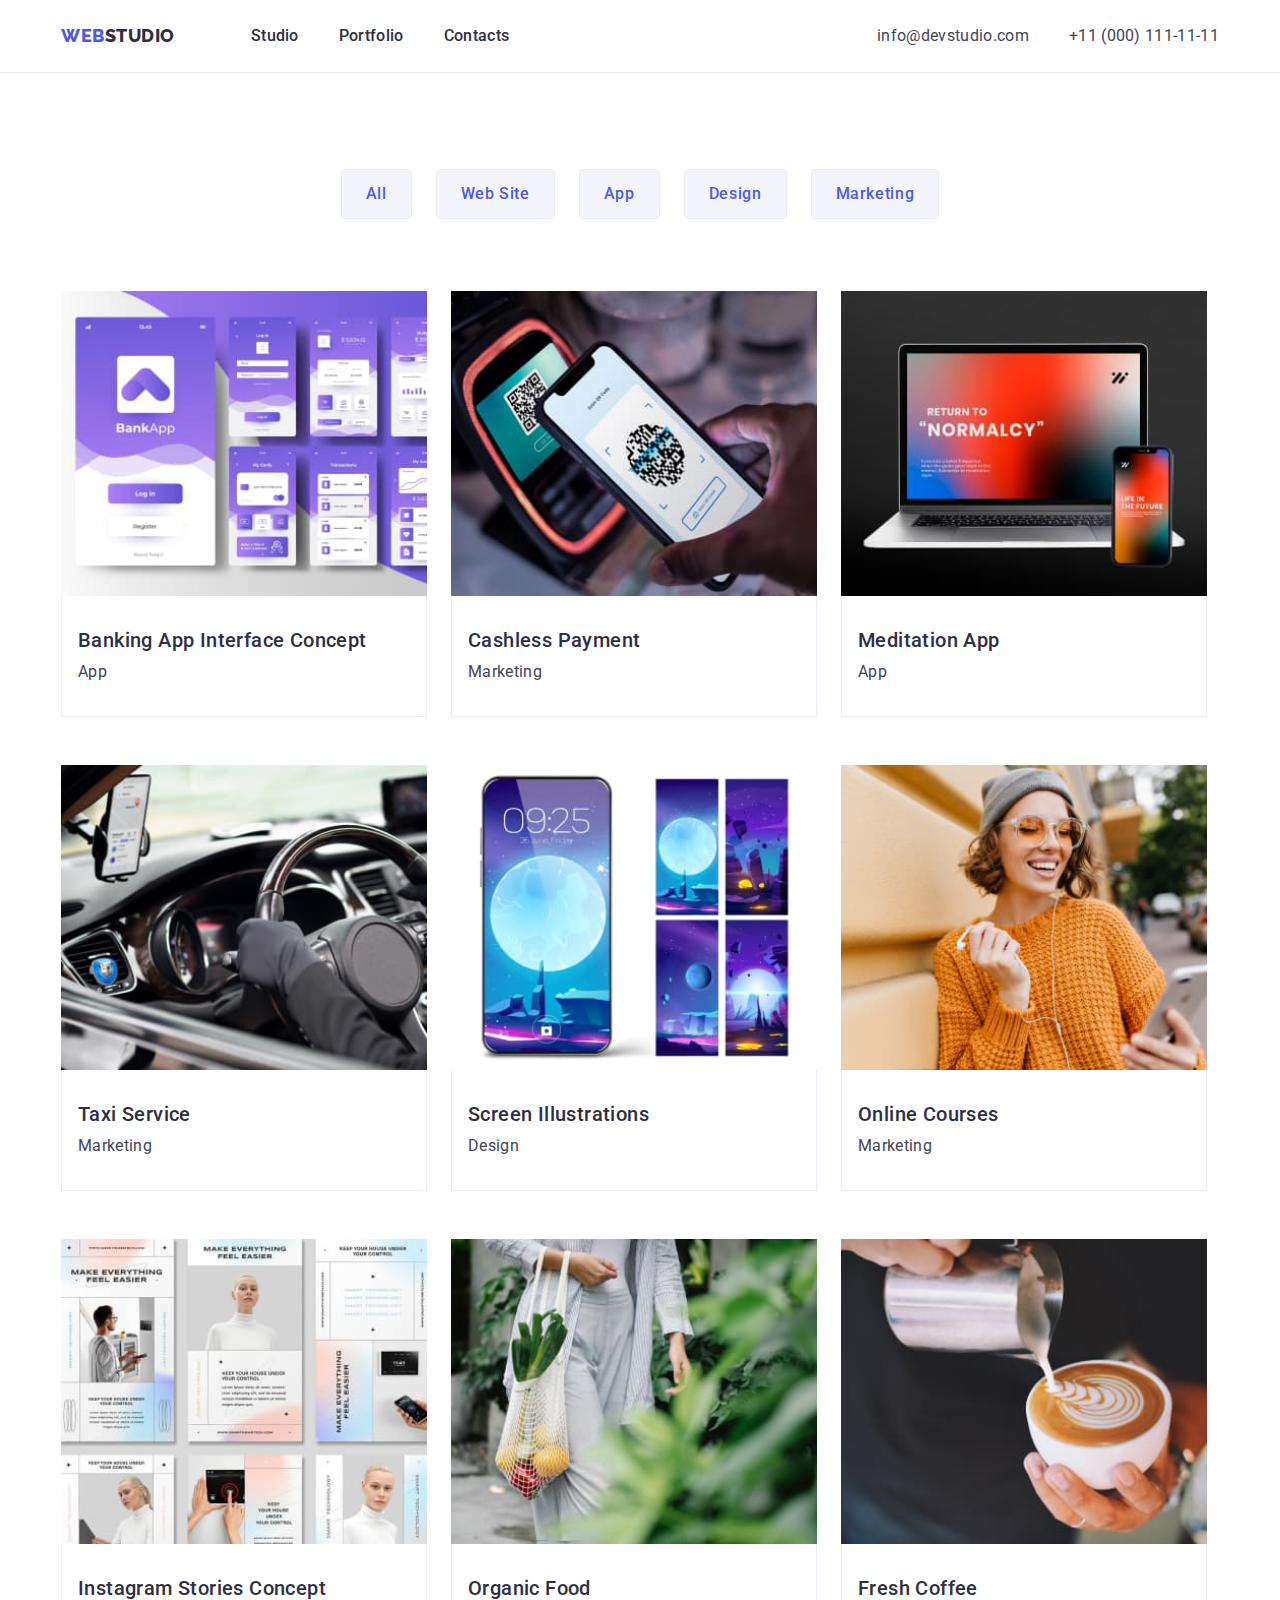
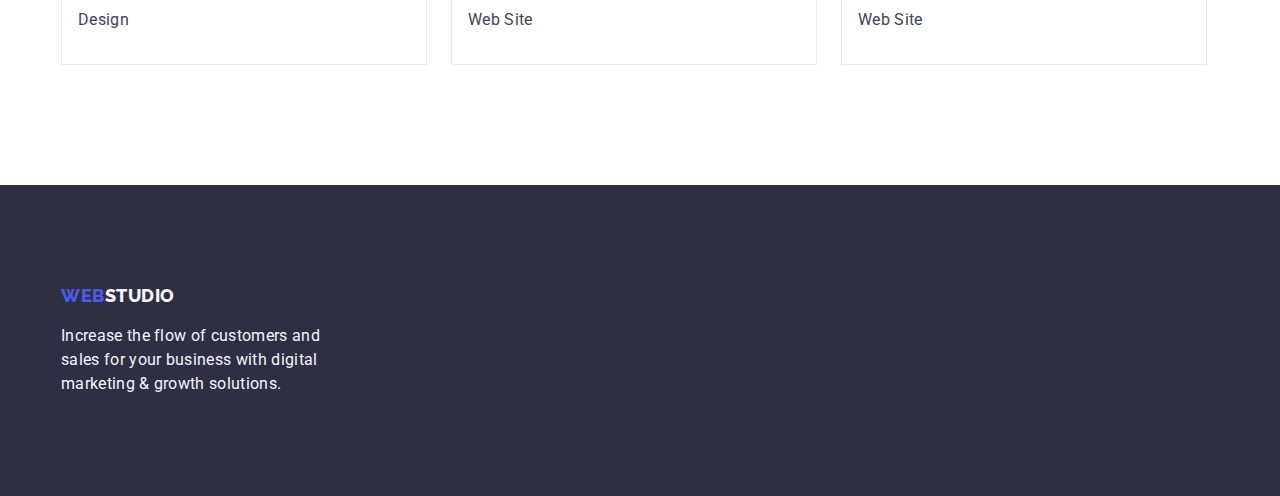
==== portfolio.html @ ba8588eb "goit-markup-hw-04" ====
<!DOCTYPE html>
<html lang="en">
<head>
    <meta charset="UTF-8">
    <meta http-equiv="X-UA-Compatible" content="IE=edge">
    <meta name="viewport" content="width=device-width, initial-scale=1.0">
    <title>Portfolio</title>
    <link rel="preconnect" href="https://fonts.googleapis.com">
    <link rel="preconnect" href="https://fonts.gstatic.com" crossorigin>
    <link href="https://fonts.googleapis.com/css2?family=Raleway:wght@800&family=Roboto:wght@400;500;700;900&display=swap"
        rel="stylesheet">
        <link rel="stylesheet" href="https://cdnjs.cloudflare.com/ajax/libs/modern-normalize/1.1.0/modern-normalize.min.css"
            integrity="sha512-wpPYUAdjBVSE4KJnH1VR1HeZfpl1ub8YT/NKx4PuQ5NmX2tKuGu6U/JRp5y+Y8XG2tV+wKQpNHVUX03MfMFn9Q=="
            crossorigin="anonymous" referrerpolicy="no-referrer" />
    <link rel="stylesheet" href="./css/styles.css">
</head>
<body>
    <header class="header">
        <div class="container header-container">
        <nav class="header-navigation">
            <a href="./index.html" class="header-logo-portfolio link">Web<span class="logo-header link">Studio</span></a>
            <ul class="header-list list">
                <li class="header-item"><a class="header-link link" href="./index.html">Studio</a></li>
                <li class="header-item"><a class="header-link link" href="./portfolio.html">Portfolio</a></li>
                <li class="header-item"><a class="header-link link" href="">Contacts</a></li>
            </ul>
        </nav>
        <address class="header-contact">
            <ul class="header-contact-item list">
                <li class="header-contact-list link">
                    <a class="header-contact-phone link" href="mailto:info@devstudio.com">info@devstudio.com</a>
                </li>
                <li class="header-contact-list link">
                    <a class="header-contact-phone link" href="tel:+110001111111">+11 (000) 111-11-11</a>
                </li>
            </ul>
        </address>
        </div>
    </header>
    <main>
    <section class="gallery">
        <div class="container">
        <h1 hidden class="visually-hidden">Gallery</h1>

        <ul class="filter-list list">
            <li class="filter-item">
                <button type="button" class="filter-button-text">All</button>
            </li>
            <li class="filter-item">
                <button type="button" class="filter-button-text">Web Site</button>
            </li>
            <li class="filter-item">
                <button type="button" class="filter-button-text">App</button>
            </li>
            <li class="filter-item">
                <button type="button" class="filter-button-text">Design</button>
            </li>
            <li class="filter-item">
                <button type="button" class="filter-button-text">Marketing</button>
            </li>
        </ul>

        <ul class="gallery-list list">
            <li class="gallery-item list">
                <a href="" class="link link">
                    <img src="./images/BankingApp.jpg" alt="Tabs" width="360" height="300">
                    <div class="gallery-container">
                    <h2 class="gallery-item-title">Banking App Interface Concept</h2>
                    <p class="gallery-item-text">App</p>
                    </div>
                </a>
            </li>
            <li class="gallery-item">
                <a href="" class="link link">
                    <img src="./images/CashlessPayment.jpg" alt="Cuar Code" width="360" height="300">
                    <div class="gallery-container">
                    <h2 class="gallery-item-title">Cashless Payment</h2>
                    <p class="gallery-item-text">Marketing</p>
                    </div>
                </a>
            </li>
            <li class="gallery-item">
                <a href="" class="link link">
                    <img src="./images/nout.jpg" alt="Laptop" width="360" height="300">
                    <div class="gallery-container">
                    <h2 class="gallery-item-title">Meditation App</h2>
                    <p class="gallery-item-text">App</p>
                    </div>
                </a>
            </li>
            <li class="gallery-item">
                <a href="" class="link link">
                    <img src="./images/car.jpg" alt="Car" width="360" height="300">
                    <div class="gallery-container">
                    <h2 class="gallery-item-title">Taxi Service</h2>
                    <p class="gallery-item-text">Marketing</p>
                    </div>
                </a>
            </li>
            <li class="gallery-item">
                <a href="" class="link link">
                    <img src="./images/tel.jpg" alt="Screensaver for phone" width="360" height="300">
                    <div class="gallery-container">
                    <h2 class="gallery-item-title">Screen Illustrations</h2>
                    <p class="gallery-item-text">Design</p>
                    </div>
                </a>
            </li>
            <li class="gallery-item">
                <a href="" class="link link">
                    <img src="./images/woman.jpg" alt="Woman" width="360" height="300">
                    <div class="gallery-container">
                    <h2 class="gallery-item-title">Online Courses</h2>
                    <p class="gallery-item-text">Marketing</p>
                    </div>
                </a>
            </li>
            <li class="gallery-item">
                <a href="" class="link link">
                    <img src="./images/list.jpg" alt="Cards" width="360" height="300">
                    <div class="gallery-container">
                    <h2 class="gallery-item-title">Instagram Stories Concept</h2>
                    <p class="gallery-item-text">Design</p>
                    </div>
                </a>
            </li>
            <li class="gallery-item">
                <a href="" class="link link">
                    <img src="./images/people.jpg" alt="Food" width="360" height="300">
                    <div class="gallery-container">
                    <h2 class="gallery-item-title">Organic Food</h2>
                    <p class="gallery-item-text">Web Site</p>
                    </div>
                </a>
            </li>
            <li class="gallery-item">
                <a href="" class="link link">
                    <img src="./images/coffee.jpg" alt="Coffee" width="360" height="300">
                    <div class="gallery-container">
                    <h2 class="gallery-item-title">Fresh Coffee</h2>
                    <p class="gallery-item-text">Web Site</p>
                    </div>
                </a>
            </li>
        </ul>
        </div>
    </section>
    </main>
    <footer class="footer">
        <div class="container">
        <a class="footer-logo link" href="./index.html">Web<span class="logo link">Studio</span></a>
        <p class="footer-text">Increase the flow of customers and sales for your business with digital marketing & growth solutions.</p>
        </div>
    </footer>
</body>
</html>
---- css/styles.css ----
/* цвет основного текста: #2E2F42; */
/* вторичный цвет текста: #434455; */
/* вторичный цвет фона: background: #F4F4FD; */
/* белый: #FFFFFF; */
/* акцент: background: #4D5AE5; */
/* цвет текста в футере: #F4F4FD; */

:root {
    --primary-text-color--: #434455;
    --title-text-color--: #2E2F42;
    --accent-color--: #4D5AE5;
}

p,
h1,
h2,
h3,
h4,
h5,
h6 {
    margin: 0;
}

ul {
    margin: 0;
    padding-left: 0;
}

button {
    cursor: pointer;
}

address {
    font-style: normal;
}

img {
    display: block;
    height: auto;
    width: 100%;
}



body {
    margin: 0;
    background-color: #FFFFFF;
    color: #434455;

    font-family: "Roboto",
     sans-serif;
    letter-spacing: 0.02em;
}

.list {
    list-style: none;
}

.link {
    text-decoration: none;
}


.container {
    width: 1158px;
    padding-left: 15px;
    padding-right: 15px;
    margin: 0 auto;
    /* outline: 2px solid blue; */
}




/*Header*/
.header {
    padding: 24px 0px;
    border-bottom: 1px solid #E7E9FC;
}

.header-container {
    display: flex;
    align-items: center;
}


/* !!!! */
.header-logo {
    font-family: 'Roboto', sans-serif;
    font-style: normal;
    font-weight: 500;
    font-size: 16px;
    line-height: 1.5;
    letter-spacing: 0.02em;
    color: #2E2F42;
}


.header-logo-portfolio {
    font-family: 'Raleway',
        sans-serif;;
    font-weight: 800;
    font-size: 18px;
    line-height: 1.17;
    letter-spacing: 0.03em;
    color: #4d5ae5;
    text-transform: uppercase;
    margin-right: 76px;
}
.header-logo-portfolio:hover,
.header-logo-portfolio:focus {
     color: #404bbf;
}

.logo-header {
    color: #2E2F42;
    text-decoration: none;
}

.header-link {
    color: #2E2F42;

        font-family: 'Roboto', sans-serif;
        font-style: normal;
        font-weight: 500;
        font-size: 16px;
        line-height: 1.5;
        letter-spacing: 0.02em;
        text-decoration: none;
        display: block;
}
.header .header-link:hover,
.header .header-link:focus {
     color: #404bbf;
}

.header-contact-mail {
     color: #434455;;

        font-family: 'Roboto', sans-serif;
        font-style: normal;
        font-weight: 400;
        font-size: 16px;
        line-height: 1.5;
        letter-spacing: 0.02em;
        text-decoration: none;
        font-style: normal;
}
.header-contact-mail:hover,
.header-contact-mail:focus {
    color: #404bbf;
}

.header-contact-phone {
    color: #434455;
    font-family: 'Roboto',
        sans-serif;
        font-style: normal;
        font-weight: 400;
        font-size: 16px;
        line-height: 1.5;
        letter-spacing: 0.02em;
        text-decoration: none;
}
.header-contact-phone:hover,
.header-contact-phone:focus {
    color: #404bbf;
}


.header-contact {
    font-style: normal;
    list-style: none;
}
    

.header-list {
    list-style: none;
    display: flex;
}

.header-navigation {
    display: flex;
    align-items: center;
    margin-right: auto;
}


.header-item {
    font-weight: 500;
    font-size: 16px;
    line-height: 1.5;
    letter-spacing: 0.02em;
    color: #2e2f42;
    margin-right: 40px;
}
.header-item:last-child {
    margin-right: 0;
}

.header-contact-item {
    list-style: none;
    display: flex;
    gap: 40px;
}



/*Section Hero*/
.hero {
    background: #2E2F42;
    background-image: linear-gradient(rgba(46, 47, 66, 0.7) , rgba(46, 47, 66, 0.7)) , url(../images/people-office.jpg);
    background-repeat: no-repeat;
    background-position: center;
    background-size: cover;
    padding-top: 188px;
    padding-bottom: 188px;
}

.visually-hidden {
    position: absolute;
    width: 1px;
    height: 1px;
    margin: -1px;
    border: 0;
    padding: 0;
    white-space: nowrap;
    clip-path: inset(100%);
    clip: rect(0 0 0 0);
    overflow: hidden;
}

.hero-title {
    color: #FFFFFF;
    font-family: 'Roboto', sans-serif;
    font-style: normal;
    font-weight: 700;
    font-size: 56px;
    line-height: 1.07;
    text-align: center;
    letter-spacing: 0.02em;
    margin-bottom: 48px;
    max-width: 496px;
    margin-left: auto;
    margin-right: auto;
}

.hero-button {
    min-width: 169px;
    height: 56px;
    background: #4D5AE5;
    color: #FFFFFF;
    font-family: 'Roboto',
        sans-serif;
    font-style: normal;
    font-weight: 500;
    font-size: 16px;
    line-height: 1.5;
    display: block;
    align-items: center;
    letter-spacing: 0.04em;
    box-shadow: 0px 4px 4px rgba(0, 0, 0, 0.15);
    border-radius: 4px;
    margin: auto;
    padding: 16px 32px;
}
.hero-button:hover,
.hero-button:focus {
    background-color: #404BBF; 
    cursor: pointer;
}





/* Section feature */
.feature {
    padding-top: 120px;
    padding-bottom: 120px;
}

.container-icon {
    display: flex;
    justify-content: center;
    align-items: center;
    background: #F4F4FD; 
    border-radius: 4px;
    width: 264px;
    height: 112px;
    margin-bottom: 8px;
}

.feature-list {
    display: flex;
    gap: 24px;
}

.feature-tytle {
    color: #2E2F42;
    font-family: 'Roboto',
     sans-serif;
    font-style: normal;
    font-weight: 500;
    font-size: 20px;
    line-height: 1.2;
    letter-spacing: 0.02em;
    margin-bottom: 8px;
} 

.feature-text {
    color: #434455;
    font-family: 'Roboto', sans-serif;
    font-style: normal;
    max-width: 264px;
    font-weight: 400;
    font-size: 16px;
    line-height: 1.5;
    letter-spacing: 0.02em;
}

.feature-item {
    width: calc((100% - 72px) / 4);
    margin-right: 24px;
}

.feature-item:last-child {
    margin-right: 0;
}




/* Section Pricture */
.picture {
    padding-top: 0px;
    padding-bottom: 120px;
}

.picture-tytle {
    color: #2E2F42;
    font-family: 'Roboto';
    font-style: normal;
    font-weight: 700;
    font-size: 36px;
    line-height: 1.11;
    text-align: center;
    letter-spacing: 0.02em;
    text-transform: capitalize;
    margin-bottom: 72px;
}

.picture-list {
    display: flex;
    gap: 24px;
}

.picture-blok {
    width: calc((100% - 60px) / 3);
}




/* Section Team */
.team {
    background: #F4F4FD;
    padding-top: 120px;
    padding-bottom: 120px;
}

.team-tytle {
    color: #2E2F42;
    font-family: 'Roboto',
        sans-serif;
    font-style: normal;
    font-weight: 700;
    font-size: 36px;
    line-height: 1.11;
    text-align: center;
    letter-spacing: 0.02em;
    text-transform: capitalize;
    margin-bottom: 72px;
}

.team-list-tytle {
    color: #2E2F42;
    font-family: 'Roboto', sans-serif;
    font-style: normal;
    font-weight: 500;
    font-size: 20px;
    line-height: 1.2;
    text-align: center;
    letter-spacing: 0.02em;
    margin-bottom: 8px;
}

.team-list-text {
    color: #434455;
    font-family: 'Roboto',
        sans-serif;
    font-style: normal;
    font-weight: 400;
    font-size: 16px;
    line-height: 1.5;
    text-align: center;
    letter-spacing: 0.02em;
    margin-bottom: 8px;
}

.team-soc-list {
    display: flex;
    justify-content: center;
    gap: 24px;
}

.team-soc-item {
    width: 40px;
    height: 40px;
}

.team-soc-link {
    width: 100%;
    height: 100%;
    border-radius: 50%;
    background: #4D5AE5;
    display: flex;
    align-items: center;
    justify-content: center;
}

.team-list {
    display: flex;
    gap: 24px;
}

.team-blok {
    background-color: #FFFFFF;
    width: calc((100% - 72px) / 4);
    box-shadow: 0px 1px 6px rgba(46, 47, 66, 0.08), 0px 1px 1px rgba(46, 47, 66, 0.16), 0px 2px 1px rgba(46, 47, 66, 0.08);
    border-radius: 0px 0px 4px 4px;
}

.container-team {
    padding-top: 24px;
    padding-bottom: 24px;
    padding-left: 16px;
    padding-right: 16px;
}



/* Section Company */
.company {
    padding-top: 127px;
    padding-bottom: 120px;
}

.company-tytle {
    font-family: 'Roboto';
    font-style: normal;
    font-weight: 700;
    font-size: 36px;
    line-height: 40px;
    text-align: center;
    letter-spacing: 0.02em;
    text-transform: capitalize;
    color: #2E2F42;
    margin-bottom: 72px;
}

.company-list {
    display: flex;
    gap: 24px;
    justify-content: center;
}

.company-item {
    width: 168px;
    height: 88px;
    border: 1px solid #8E8F99;
        border-radius: 4px;
}
.company-item:hover,
.company-item:focus {
    border-color: #404BBF;
}
.company-item:hover
.company-icon,
.company-item:focus
.company-icon {
    fill: #404BBF;
}

.company-link {
    width: 100%;
    height: 100%;
    display: flex;
    justify-content: center;
    align-items: center;
}

.company-link:hover
.company-link:focus {
    border-color: #404BBF;
    color: #404BBF;
}

.company-icon {
    fill: #8E8F99;
}




/* Section Gallery filter-list */
.gallery {
   padding-top: 96px;
   padding-bottom: 120px;
}

.filter-button-text {
    color: #4D5AE5;
    background: #F4F4FD;
    border-style: none;
    font-family: 'Roboto', sans-serif;
    font-style: normal;
    font-weight: 500;
    font-size: 16px;
    line-height: 1.5;
    display: flex;
    letter-spacing: 0.04em;
    cursor: pointer;
    padding: 12px 24px;
}
.filter-button-text:hover,
.filter-button-text:focus {
    background: #404BBF;
    color: #FFFFFF;
    cursor: pointer;
}

.filter-list {
    display: flex;
    gap: 24px;
    margin-bottom: 72px;
    justify-content: center;
}

.filter-item {
    border: 1px solid #E7E9FC;
    border-radius: 4px;
}





/* gallery-list */
.gallery-list {
    list-style: none;
    display: flex;
    gap: 48px 24px;
    flex-wrap: wrap;
    box-sizing: border-box;
}

.gallery-list li {
    width: calc((100% - 60px) / 3);
}

.gallery-container {
    padding: 32px 16px;
    border: 1px solid #E7E9FC;
    border-top: none;
}

.gallery-item {
    list-style: none;
}

.gallery-item-text {
    color: #434455;
    font-family: 'Roboto',
        sans-serif;
    font-style: normal;
    font-weight: 400;
    font-size: 16px;
    line-height: 1.5;
    letter-spacing: 0.02em;
}

.gallery-item-title {
    color: #2E2F42;
    font-family: 'Roboto',
        sans-serif;
    font-style: normal;
    font-weight: 500;
    font-size: 20px;
    line-height: 1.2;
    letter-spacing: 0.02em;
    margin-bottom: 8px;
}

.link {
    text-decoration: none;
}




/*Footer*/
.footer {
    background: #2E2F42;
    padding-top: 100px;
    padding-bottom: 100px;
}

.footer-container {
    display: flex;
}

.footer-logo-cont {
    margin-right: 120px;
}

.footer-text {
    color: #F4F4FD;
    font-family: 'Roboto',
        sans-serif;
    font-style: normal;
    font-weight: 400;
    font-size: 16px;
    line-height: 1.5;
    letter-spacing: 0.02em;
    max-width: 264px;
}

.footer-logo {
    color: #4D5AE5;
    font-family: 'Raleway', sans-serif;
    font-style: normal;
    font-weight: 800;
    font-size: 18px;
    line-height: 1.17;
    display: flex;
    align-items: center;
    letter-spacing: 0.03em;
    text-transform: uppercase;
    text-decoration: none;
    margin-bottom: 17.5px;
}

.logo {
    color: #F4F4FD;
    font-family: 'Raleway',
        sans-serif;
    font-style: normal;
    font-weight: 800;
    font-size: 18px;
    line-height: 1.17;
    display: flex;
    align-items: center;
    letter-spacing: 0.03em;
    text-transform: uppercase;
    text-decoration: none;
}


.footer-tytle {
    font-family: 'Roboto';
    font-style: normal;
    font-weight: 500;
    font-size: 16px;
    line-height: 1.5;
    letter-spacing: 0.02em;
    color: #FFFFFF;
    display: flex;
    justify-content: center;
    margin-bottom: 16px;
}

.footer-list {
    display: flex;
    justify-content: center;
    gap: 24px;
}

.footer-item {
    width: 40px;
    height: 40px;
}

.footer-link {
    width: 100%;
    height: 100%;
    border-radius: 50%;
    background: #4D5AE5;
    display: flex;
    align-items: center;
    justify-content: center;
}
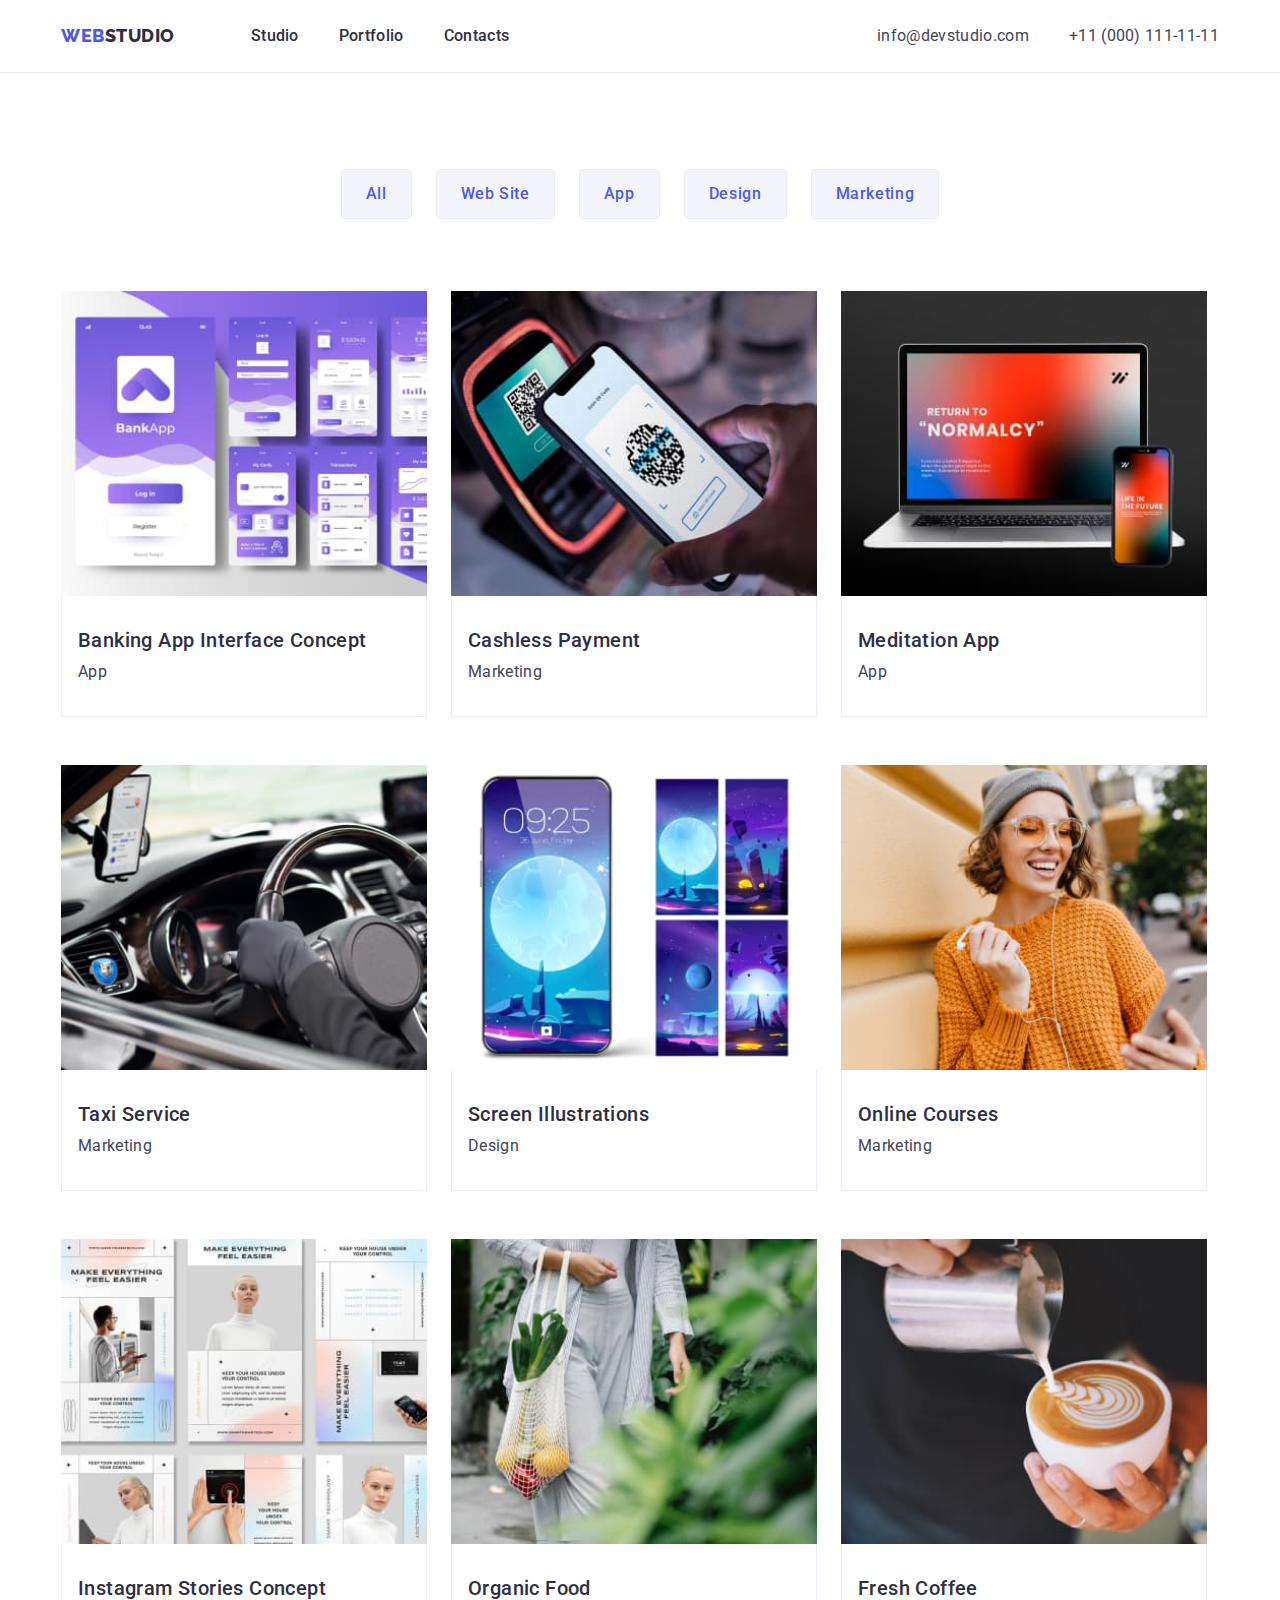
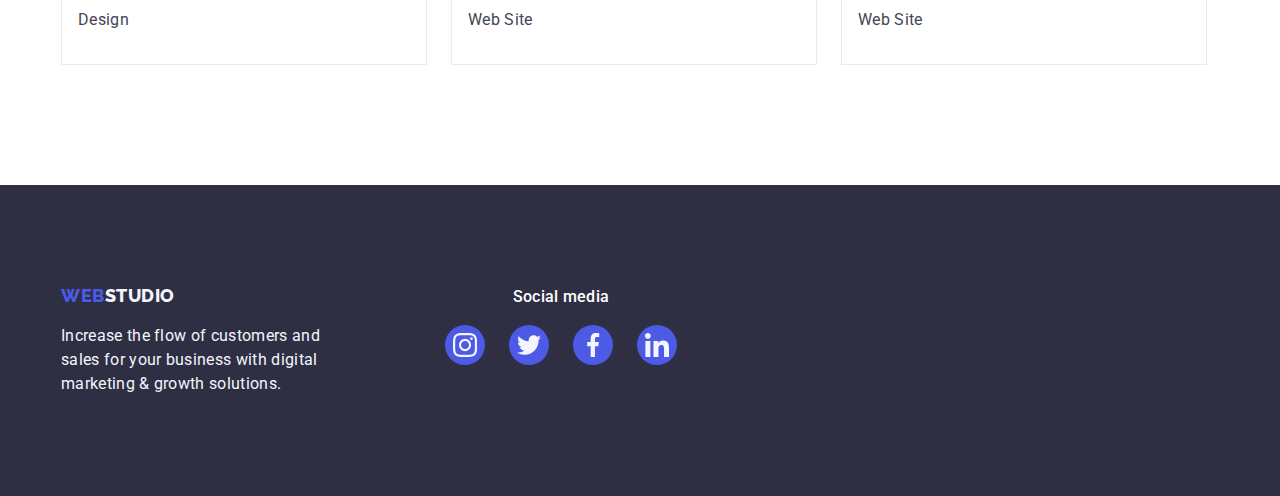
==== commit 9aef4fb6: "goit-markup-hw-04" ====
--- a/portfolio.html
+++ b/portfolio.html
@@ -147,9 +147,44 @@
     </section>
     </main>
     <footer class="footer">
-        <div class="container">
+        <div class="container footer-container">
+        <div class="footer-logo-cont">
         <a class="footer-logo link" href="./index.html">Web<span class="logo link">Studio</span></a>
         <p class="footer-text">Increase the flow of customers and sales for your business with digital marketing & growth solutions.</p>
+        </div>
+        <div class="footer-soc">
+            <h2 class="footer-tytle">Social media</h2>
+            <ul class="footer-list list">
+                <li class="footer-item">
+                    <a href="" class="footer-link link">
+                        <svg class="footer-icon" width="24" height="24">
+                            <use href="./images/symbol-defs.svg#icon-instagram"></use>
+                        </svg>
+                    </a>
+                </li>
+                <li class="footer-item">
+                    <a href="" class="footer-link link">
+                        <svg class="footer-icon" width="24" height="24">
+                            <use href="./images/symbol-defs.svg#icon-twitter"></use>
+                        </svg>
+                    </a>
+                </li>
+                <li class="footer-item">
+                    <a href="" class="footer-link link">
+                        <svg class="footer-icon" width="24" height="24">
+                            <use href="./images/symbol-defs.svg#icon-facebook"></use>
+                        </svg>
+                    </a>
+                </li>
+                <li class="footer-item">
+                    <a href="" class="footer-link link">
+                        <svg class="footer-icon" width="24" height="24">
+                            <use href="./images/symbol-defs.svg#icon-linkedin"></use>
+                        </svg>
+                    </a>
+                </li>
+            </ul>
+        </div>
         </div>
     </footer>
 </body>
--- a/css/styles.css
+++ b/css/styles.css
@@ -538,6 +538,10 @@
     background: #404BBF;
     color: #FFFFFF;
     cursor: pointer;
+    box-shadow: 0px 3px 1px rgba(0, 0, 0, 0.1),
+        0px 2px 1px rgba(0, 0, 0, 0.08),
+        0px 2px 2px rgba(0, 0, 0, 0.12);
+    border-radius: 4px;
 }
 
 .filter-list {
@@ -577,6 +581,15 @@
 
 .gallery-item {
     list-style: none;
+}
+
+.gallery-item:hover,
+.gallery-item:focus {
+    background: #FFFFFF;
+    border: 1px solid #F4F4FD;
+    box-shadow: 0px 1px 6px rgba(46, 47, 66, 0.08),
+        0px 1px 1px rgba(46, 47, 66, 0.16),
+        0px 2px 1px rgba(46, 47, 66, 0.08);
 }
 
 .gallery-item-text {
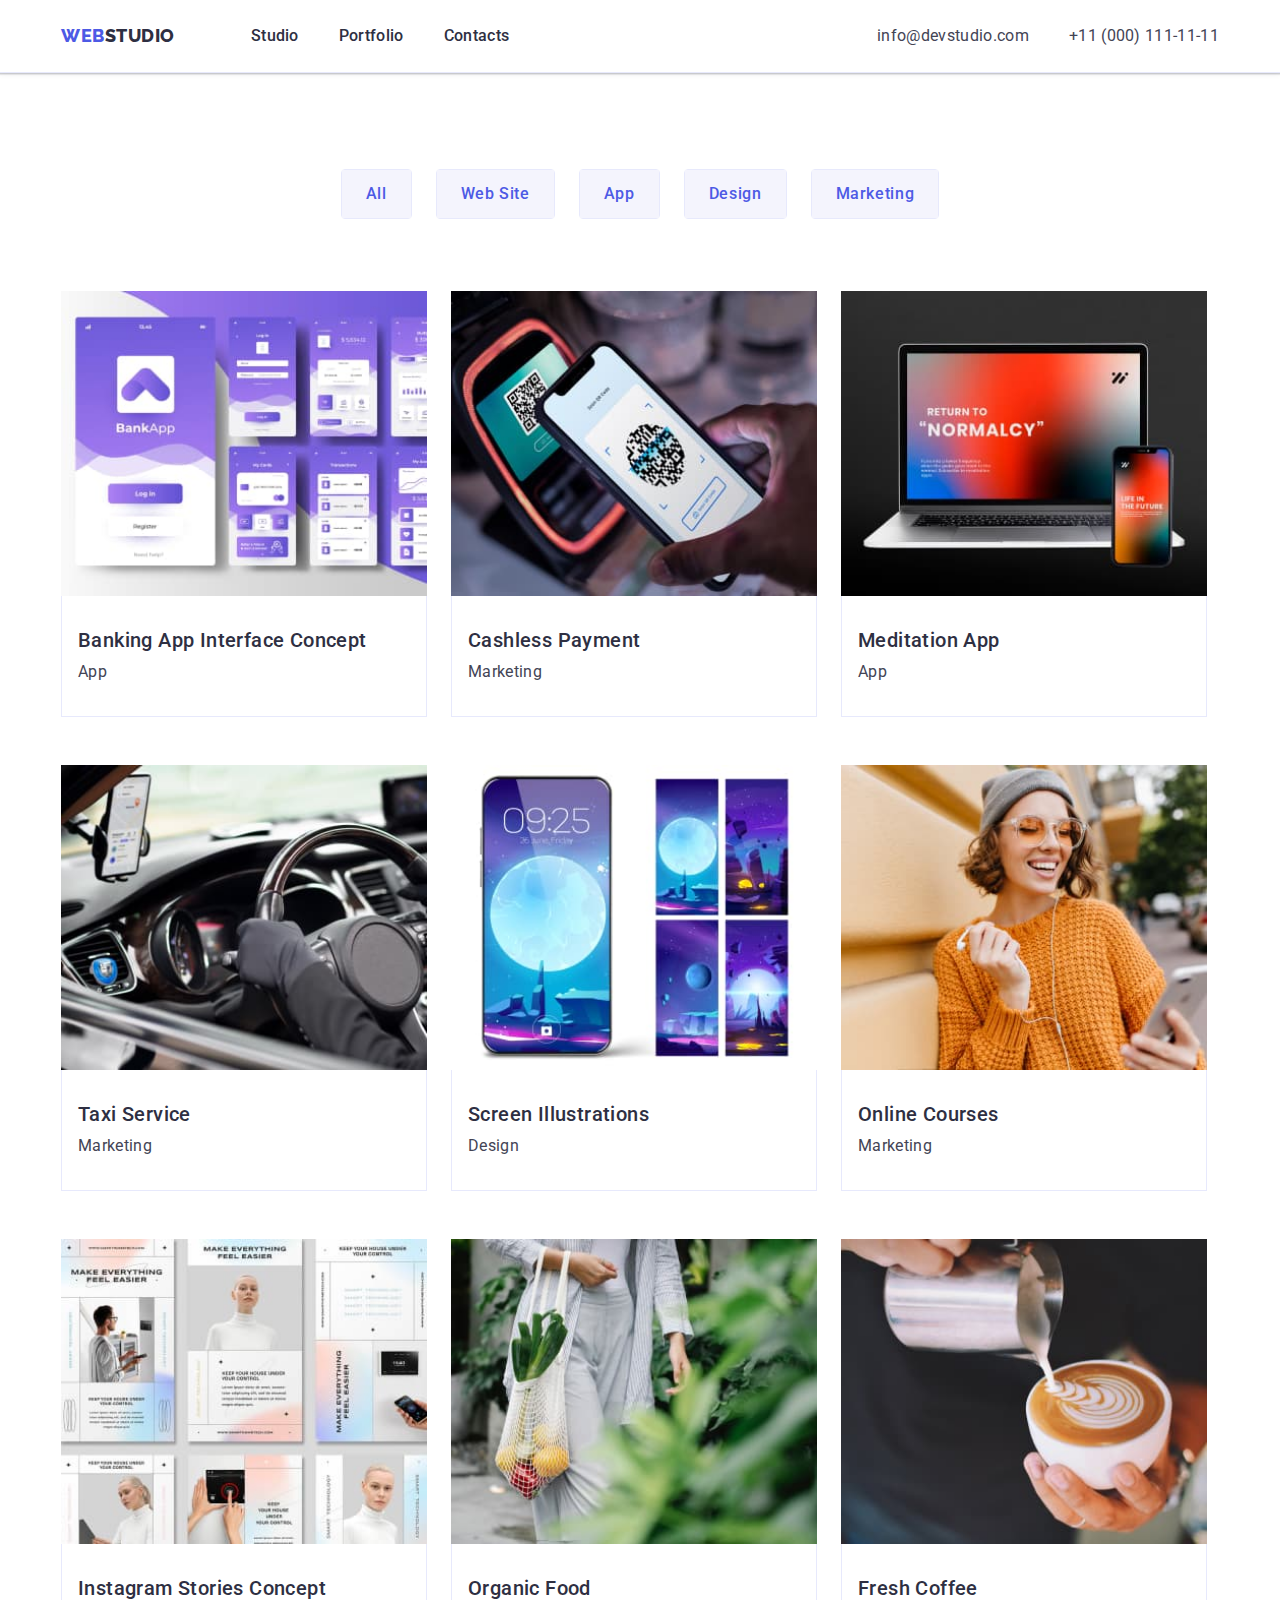
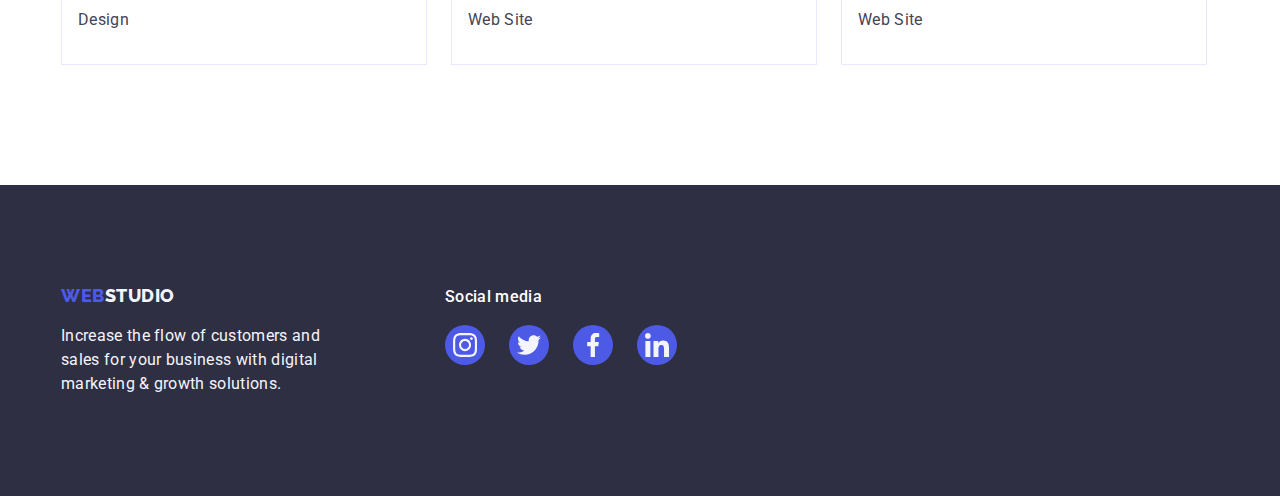
==== commit 826a2b62: "goit-markup-hw-04" ====
--- a/portfolio.html
+++ b/portfolio.html
@@ -62,7 +62,7 @@
 
         <ul class="gallery-list list">
             <li class="gallery-item list">
-                <a href="" class="link link">
+                <a href="" class="gallery-link link">
                     <img src="./images/BankingApp.jpg" alt="Tabs" width="360" height="300">
                     <div class="gallery-container">
                     <h2 class="gallery-item-title">Banking App Interface Concept</h2>
@@ -71,7 +71,7 @@
                 </a>
             </li>
             <li class="gallery-item">
-                <a href="" class="link link">
+                <a href="" class="gallery-link link">
                     <img src="./images/CashlessPayment.jpg" alt="Cuar Code" width="360" height="300">
                     <div class="gallery-container">
                     <h2 class="gallery-item-title">Cashless Payment</h2>
@@ -80,7 +80,7 @@
                 </a>
             </li>
             <li class="gallery-item">
-                <a href="" class="link link">
+                <a href="" class="gallery-link link">
                     <img src="./images/nout.jpg" alt="Laptop" width="360" height="300">
                     <div class="gallery-container">
                     <h2 class="gallery-item-title">Meditation App</h2>
@@ -89,7 +89,7 @@
                 </a>
             </li>
             <li class="gallery-item">
-                <a href="" class="link link">
+                <a href="" class="gallery-link link">
                     <img src="./images/car.jpg" alt="Car" width="360" height="300">
                     <div class="gallery-container">
                     <h2 class="gallery-item-title">Taxi Service</h2>
@@ -98,7 +98,7 @@
                 </a>
             </li>
             <li class="gallery-item">
-                <a href="" class="link link">
+                <a href="" class="gallery-link link">
                     <img src="./images/tel.jpg" alt="Screensaver for phone" width="360" height="300">
                     <div class="gallery-container">
                     <h2 class="gallery-item-title">Screen Illustrations</h2>
@@ -107,7 +107,7 @@
                 </a>
             </li>
             <li class="gallery-item">
-                <a href="" class="link link">
+                <a href="" class="gallery-link link">
                     <img src="./images/woman.jpg" alt="Woman" width="360" height="300">
                     <div class="gallery-container">
                     <h2 class="gallery-item-title">Online Courses</h2>
@@ -116,7 +116,7 @@
                 </a>
             </li>
             <li class="gallery-item">
-                <a href="" class="link link">
+                <a href="" class="gallery-link link">
                     <img src="./images/list.jpg" alt="Cards" width="360" height="300">
                     <div class="gallery-container">
                     <h2 class="gallery-item-title">Instagram Stories Concept</h2>
@@ -125,7 +125,7 @@
                 </a>
             </li>
             <li class="gallery-item">
-                <a href="" class="link link">
+                <a href="" class="gallery-link link">
                     <img src="./images/people.jpg" alt="Food" width="360" height="300">
                     <div class="gallery-container">
                     <h2 class="gallery-item-title">Organic Food</h2>
@@ -134,7 +134,7 @@
                 </a>
             </li>
             <li class="gallery-item">
-                <a href="" class="link link">
+                <a href="" class="gallery-link link">
                     <img src="./images/coffee.jpg" alt="Coffee" width="360" height="300">
                     <div class="gallery-container">
                     <h2 class="gallery-item-title">Fresh Coffee</h2>
--- a/css/styles.css
+++ b/css/styles.css
@@ -60,7 +60,6 @@
     text-decoration: none;
 }
 
-
 .container {
     width: 1158px;
     padding-left: 15px;
@@ -76,6 +75,7 @@
 .header {
     padding: 24px 0px;
     border-bottom: 1px solid #E7E9FC;
+    box-shadow: 0px 2px 1px rgba(46, 47, 66, 0.08), 0px 1px 1px rgba(46, 47, 66, 0.16), 0px 1px 6px rgba(46, 47, 66, 0.08);
 }
 
 .header-container {
@@ -83,8 +83,6 @@
     align-items: center;
 }
 
-
-/* !!!! */
 .header-logo {
     font-family: 'Roboto', sans-serif;
     font-style: normal;
@@ -94,7 +92,6 @@
     letter-spacing: 0.02em;
     color: #2E2F42;
 }
-
 
 .header-logo-portfolio {
     font-family: 'Raleway',
@@ -167,13 +164,11 @@
     color: #404bbf;
 }
 
-
 .header-contact {
     font-style: normal;
     list-style: none;
 }
     
-
 .header-list {
     list-style: none;
     display: flex;
@@ -184,7 +179,6 @@
     align-items: center;
     margin-right: auto;
 }
-
 
 .header-item {
     font-weight: 500;
@@ -215,6 +209,8 @@
     background-size: cover;
     padding-top: 188px;
     padding-bottom: 188px;
+    max-width: 1440px;
+    margin: 0 auto;
 }
 
 .visually-hidden {
@@ -246,7 +242,6 @@
 }
 
 .hero-button {
-    min-width: 169px;
     height: 56px;
     background: #4D5AE5;
     color: #FFFFFF;
@@ -263,6 +258,7 @@
     border-radius: 4px;
     margin: auto;
     padding: 16px 32px;
+    border: none;
 }
 .hero-button:hover,
 .hero-button:focus {
@@ -321,7 +317,6 @@
 
 .feature-item {
     width: calc((100% - 72px) / 4);
-    margin-right: 24px;
 }
 
 .feature-item:last-child {
@@ -427,6 +422,11 @@
     display: flex;
     align-items: center;
     justify-content: center;
+}
+
+.team-soc-link:hover,
+.team-soc-link:focus {
+    background: #404BBF;
 }
 
 .team-list {
@@ -583,15 +583,6 @@
     list-style: none;
 }
 
-.gallery-item:hover,
-.gallery-item:focus {
-    background: #FFFFFF;
-    border: 1px solid #F4F4FD;
-    box-shadow: 0px 1px 6px rgba(46, 47, 66, 0.08),
-        0px 1px 1px rgba(46, 47, 66, 0.16),
-        0px 2px 1px rgba(46, 47, 66, 0.08);
-}
-
 .gallery-item-text {
     color: #434455;
     font-family: 'Roboto',
@@ -615,8 +606,14 @@
     margin-bottom: 8px;
 }
 
-.link {
+.gallery-link {
+    display: block;
+}
+
+.gallery-link:hover,
+.gallery-link:focus {
     text-decoration: none;
+    box-shadow: 0px 1px 6px rgba(46, 47, 66, 0.08), 0px 1px 1px rgba(46, 47, 66, 0.16), 0px 2px 1px rgba(46, 47, 66, 0.08);
 }
 
 
@@ -689,7 +686,6 @@
     letter-spacing: 0.02em;
     color: #FFFFFF;
     display: flex;
-    justify-content: center;
     margin-bottom: 16px;
 }
 
@@ -712,4 +708,9 @@
     display: flex;
     align-items: center;
     justify-content: center;
+}
+
+.footer-link:hover,
+.footer-link:focus {
+    background: #31D0AA;
 }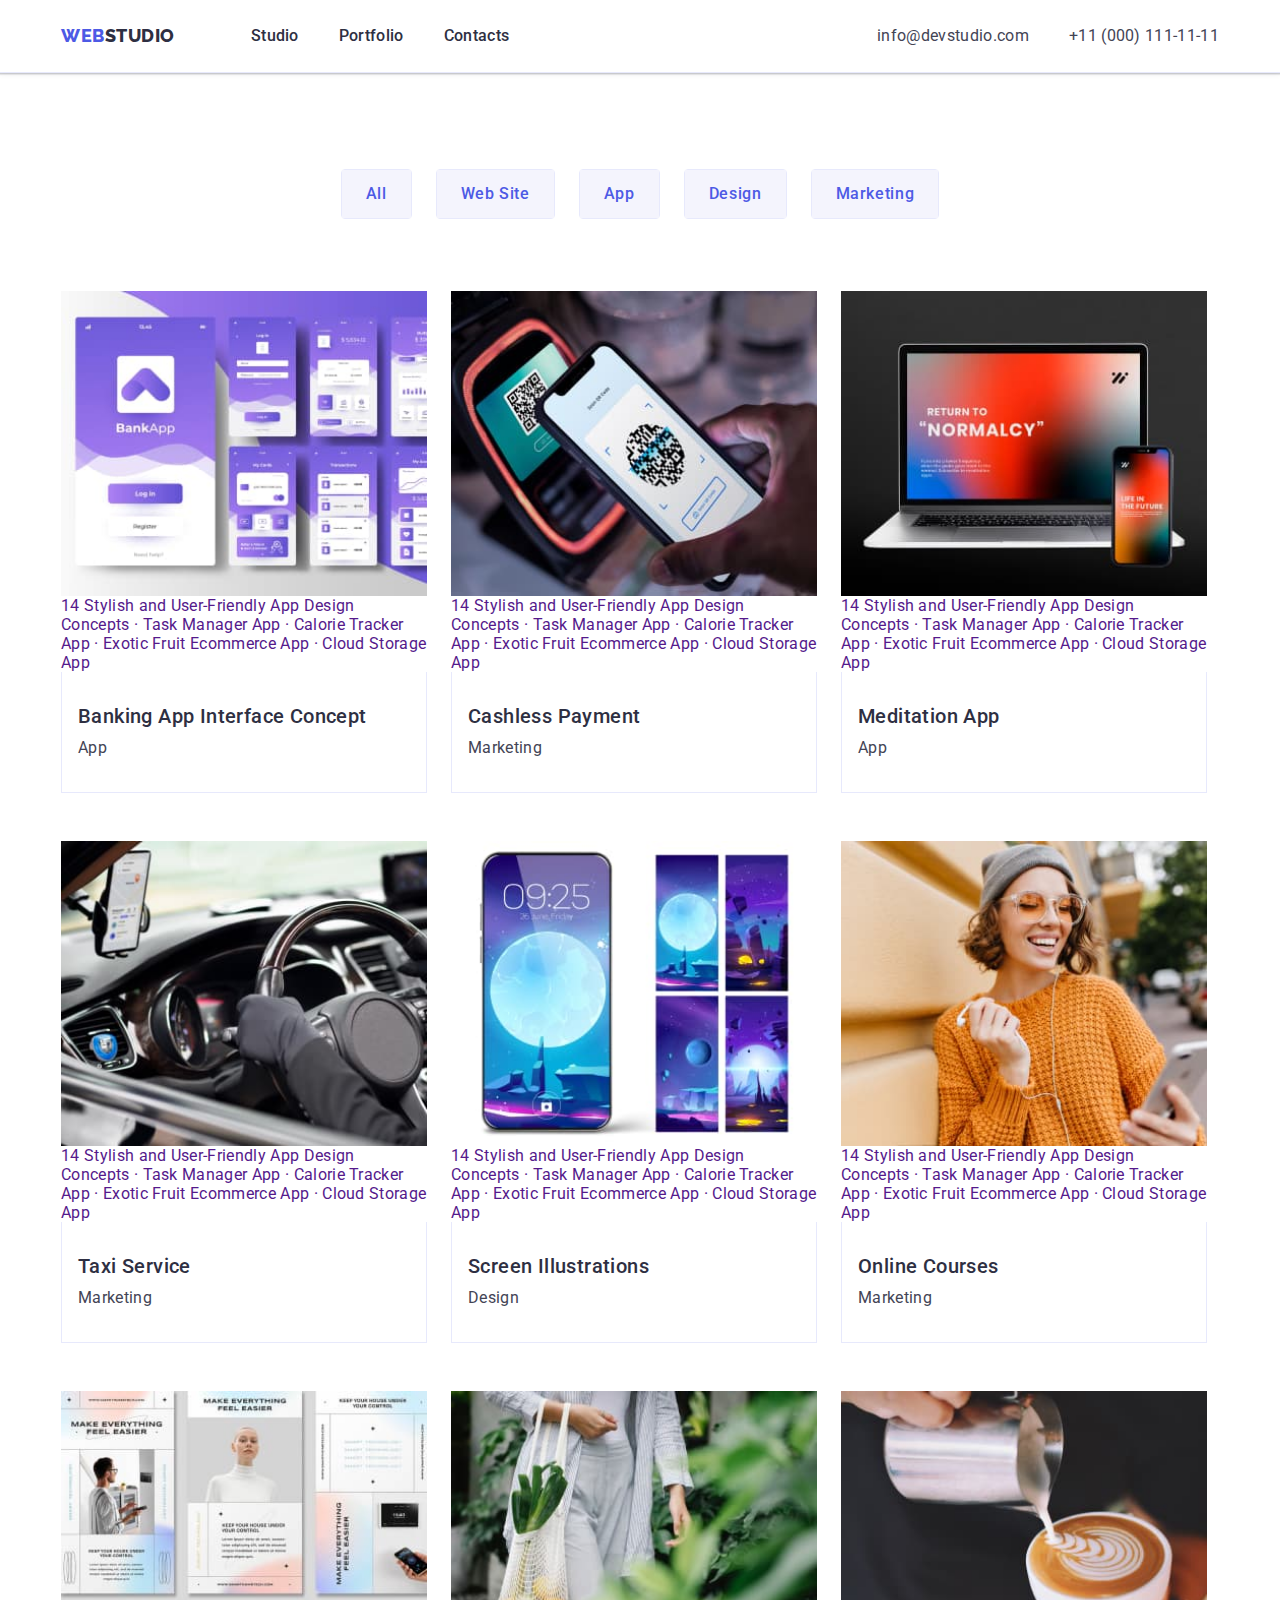
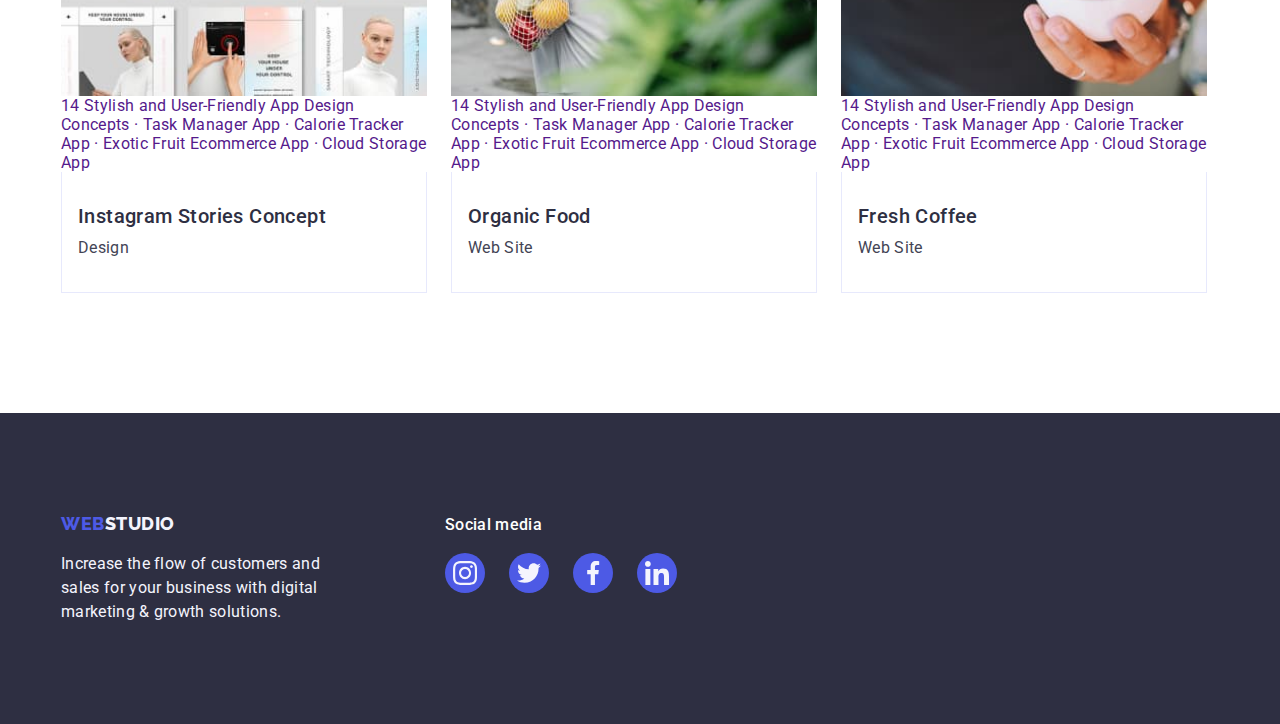
==== commit 0803f723: "goit-markup-hw-04" ====
--- a/portfolio.html
+++ b/portfolio.html
@@ -63,82 +63,118 @@
         <ul class="gallery-list list">
             <li class="gallery-item list">
                 <a href="" class="gallery-link link">
-                    <img src="./images/BankingApp.jpg" alt="Tabs" width="360" height="300">
-                    <div class="gallery-container">
-                    <h2 class="gallery-item-title">Banking App Interface Concept</h2>
-                    <p class="gallery-item-text">App</p>
-                    </div>
-                </a>
-            </li>
-            <li class="gallery-item">
-                <a href="" class="gallery-link link">
-                    <img src="./images/CashlessPayment.jpg" alt="Cuar Code" width="360" height="300">
-                    <div class="gallery-container">
-                    <h2 class="gallery-item-title">Cashless Payment</h2>
-                    <p class="gallery-item-text">Marketing</p>
-                    </div>
-                </a>
-            </li>
-            <li class="gallery-item">
-                <a href="" class="gallery-link link">
-                    <img src="./images/nout.jpg" alt="Laptop" width="360" height="300">
-                    <div class="gallery-container">
-                    <h2 class="gallery-item-title">Meditation App</h2>
-                    <p class="gallery-item-text">App</p>
-                    </div>
-                </a>
-            </li>
-            <li class="gallery-item">
-                <a href="" class="gallery-link link">
-                    <img src="./images/car.jpg" alt="Car" width="360" height="300">
-                    <div class="gallery-container">
-                    <h2 class="gallery-item-title">Taxi Service</h2>
-                    <p class="gallery-item-text">Marketing</p>
-                    </div>
-                </a>
-            </li>
-            <li class="gallery-item">
-                <a href="" class="gallery-link link">
-                    <img src="./images/tel.jpg" alt="Screensaver for phone" width="360" height="300">
-                    <div class="gallery-container">
-                    <h2 class="gallery-item-title">Screen Illustrations</h2>
-                    <p class="gallery-item-text">Design</p>
-                    </div>
-                </a>
-            </li>
-            <li class="gallery-item">
-                <a href="" class="gallery-link link">
-                    <img src="./images/woman.jpg" alt="Woman" width="360" height="300">
-                    <div class="gallery-container">
-                    <h2 class="gallery-item-title">Online Courses</h2>
-                    <p class="gallery-item-text">Marketing</p>
-                    </div>
-                </a>
-            </li>
-            <li class="gallery-item">
-                <a href="" class="gallery-link link">
-                    <img src="./images/list.jpg" alt="Cards" width="360" height="300">
-                    <div class="gallery-container">
-                    <h2 class="gallery-item-title">Instagram Stories Concept</h2>
-                    <p class="gallery-item-text">Design</p>
-                    </div>
-                </a>
-            </li>
-            <li class="gallery-item">
-                <a href="" class="gallery-link link">
-                    <img src="./images/people.jpg" alt="Food" width="360" height="300">
-                    <div class="gallery-container">
-                    <h2 class="gallery-item-title">Organic Food</h2>
-                    <p class="gallery-item-text">Web Site</p>
-                    </div>
-                </a>
-            </li>
-            <li class="gallery-item">
-                <a href="" class="gallery-link link">
-                    <img src="./images/coffee.jpg" alt="Coffee" width="360" height="300">
-                    <div class="gallery-container">
-                    <h2 class="gallery-item-title">Fresh Coffee</h2>
-                    <p class="gallery-item-text">Web Site</p>
+                    <div class="gallery-cover-wrap">
+                        <img src="./images/BankingApp.jpg" alt="Tabs" width="360" height="300">
+                        <p class="gallery-cover-text">14 Stylish and User-Friendly App Design Concepts · Task Manager App · Calorie Tracker App · Exotic Fruit Ecommerce App ·
+                        Cloud Storage App</p>
+                    </div>
+                    <div class="gallery-container">
+                       <h2 class="gallery-item-title">Banking App Interface Concept</h2>
+                       <p class="gallery-item-text">App</p>
+                    </div>
+                </a>
+            </li>
+            <li class="gallery-item">
+                <a href="" class="gallery-link link">
+                    <div class="gallery-cover-wrap">
+                        <img src="./images/CashlessPayment.jpg" alt="Cuar Code" width="360" height="300">
+                        <p class="gallery-cover-text">14 Stylish and User-Friendly App Design Concepts · Task Manager App · Calorie Tracker App · Exotic Fruit Ecommerce App ·
+                        Cloud Storage App</p>
+                    </div>
+                    <div class="gallery-container">
+                        <h2 class="gallery-item-title">Cashless Payment</h2>
+                        <p class="gallery-item-text">Marketing</p>
+                    </div>
+                </a>
+            </li>
+            <li class="gallery-item">
+                <a href="" class="gallery-link link">
+                    <div class="gallery-cover-wrap">
+                        <img src="./images/nout.jpg" alt="Laptop" width="360" height="300">
+                        <p class="gallery-cover-text">14 Stylish and User-Friendly App Design Concepts · Task Manager App · Calorie Tracker App · Exotic Fruit Ecommerce App ·
+                        Cloud Storage App</p>
+                    </div>
+                    <div class="gallery-container">
+                        <h2 class="gallery-item-title">Meditation App</h2>
+                        <p class="gallery-item-text">App</p>
+                    </div>
+                </a>
+            </li>
+            <li class="gallery-item">
+                <a href="" class="gallery-link link">
+                    <div class="gallery-cover-wrap">
+                        <img src="./images/car.jpg" alt="Car" width="360" height="300">
+                        <p class="gallery-cover-text">14 Stylish and User-Friendly App Design Concepts · Task Manager App · Calorie Tracker App · Exotic Fruit Ecommerce App ·
+                        Cloud Storage App</p>
+                    </div>
+                    <div class="gallery-container">
+                        <h2 class="gallery-item-title">Taxi Service</h2>
+                        <p class="gallery-item-text">Marketing</p>
+                    </div>
+                </a>
+            </li>
+            <li class="gallery-item">
+                <a href="" class="gallery-link link">
+                    <div class="gallery-cover-wrap">
+                        <img src="./images/tel.jpg" alt="Screensaver for phone" width="360" height="300">
+                        <p class="gallery-cover-text">14 Stylish and User-Friendly App Design Concepts · Task Manager App · Calorie Tracker App · Exotic Fruit Ecommerce App ·
+                        Cloud Storage App</p>
+                    </div>
+                    <div class="gallery-container">
+                        <h2 class="gallery-item-title">Screen Illustrations</h2>
+                        <p class="gallery-item-text">Design</p>
+                    </div>
+                </a>
+            </li>
+            <li class="gallery-item">
+                <a href="" class="gallery-link link">
+                    <div class="gallery-cover-wrap">
+                        <img src="./images/woman.jpg" alt="Woman" width="360" height="300">
+                        <p class="gallery-cover-text">14 Stylish and User-Friendly App Design Concepts · Task Manager App · Calorie Tracker App · Exotic Fruit Ecommerce App ·
+                        Cloud Storage App</p>
+                    </div>
+                    <div class="gallery-container">
+                        <h2 class="gallery-item-title">Online Courses</h2>
+                        <p class="gallery-item-text">Marketing</p>
+                    </div>
+                </a>
+            </li>
+            <li class="gallery-item">
+                <a href="" class="gallery-link link">
+                    <div class="gallery-cover-wrap">
+                        <img src="./images/list.jpg" alt="Cards" width="360" height="300">
+                        <p class="gallery-cover-text">14 Stylish and User-Friendly App Design Concepts · Task Manager App · Calorie Tracker App · Exotic Fruit Ecommerce App ·
+                        Cloud Storage App</p>
+                    </div>
+                    <div class="gallery-container">
+                        <h2 class="gallery-item-title">Instagram Stories Concept</h2>
+                        <p class="gallery-item-text">Design</p>
+                    </div>
+                </a>
+            </li>
+            <li class="gallery-item">
+                <a href="" class="gallery-link link">
+                    <div class="gallery-cover-wrap">
+                        <img src="./images/people.jpg" alt="Food" width="360" height="300">
+                        <p class="gallery-cover-text">14 Stylish and User-Friendly App Design Concepts · Task Manager App · Calorie Tracker App · Exotic Fruit Ecommerce App ·
+                        Cloud Storage App</p>
+                    </div>
+                    <div class="gallery-container">
+                        <h2 class="gallery-item-title">Organic Food</h2>
+                        <p class="gallery-item-text">Web Site</p>
+                    </div>
+                </a>
+            </li>
+            <li class="gallery-item">
+                <a href="" class="gallery-link link">
+                    <div class="gallery-cover-wrap">
+                        <img src="./images/coffee.jpg" alt="Coffee" width="360" height="300">
+                        <p class="gallery-cover-text">14 Stylish and User-Friendly App Design Concepts · Task Manager App · Calorie Tracker App · Exotic Fruit Ecommerce App ·
+                        Cloud Storage App</p>
+                    </div>
+                    <div class="gallery-container">
+                        <h2 class="gallery-item-title">Fresh Coffee</h2>
+                        <p class="gallery-item-text">Web Site</p>
                     </div>
                 </a>
             </li>
--- a/css/styles.css
+++ b/css/styles.css
@@ -82,6 +82,7 @@
     display: flex;
     align-items: center;
 }
+
 
 .header-logo {
     font-family: 'Roboto', sans-serif;
@@ -619,6 +620,8 @@
 
 
 
+
+
 /*Footer*/
 .footer {
     background: #2E2F42;
@@ -713,4 +716,4 @@
 .footer-link:hover,
 .footer-link:focus {
     background: #31D0AA;
-}+}
